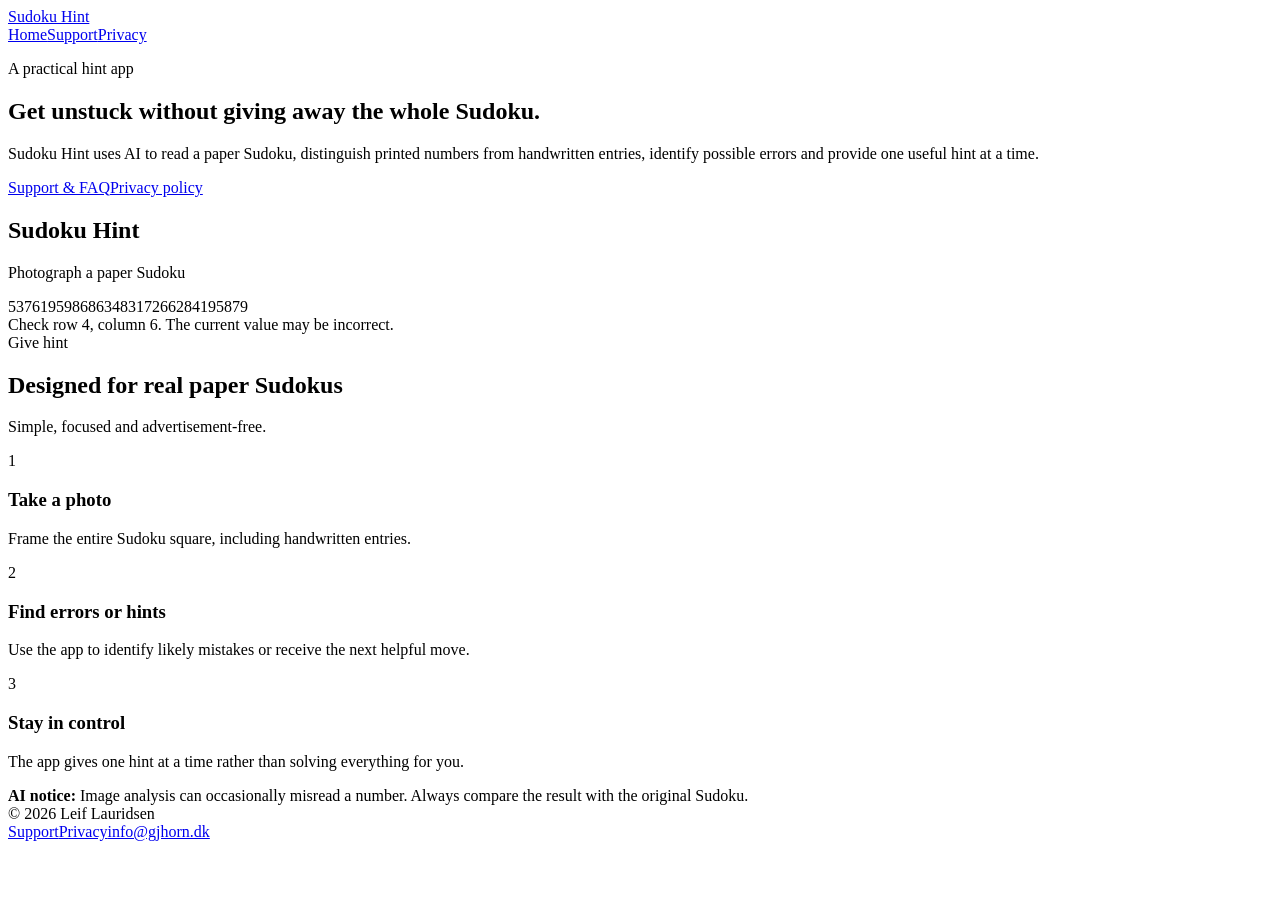
==== index.html @ a6b86058 "Add Sudoku Hint support website" ====
<!doctype html>
<html lang="en">
<head>
  <meta charset="utf-8">
  <meta name="viewport" content="width=device-width, initial-scale=1">
  <meta name="description" content="Sudoku Hint is an advertisement-free iPhone app that gives helpful hints for paper and handwritten Sudokus.">
  <title>Sudoku Hint</title>
  <link rel="stylesheet" href="styles.css">
</head>
<body>
<header class="site-header"><div class="shell nav"><a class="brand" href="index.html"><span class="mark"><i></i><i></i><i></i><i></i><i></i><i></i><i></i><i></i><i></i></span><span>Sudoku Hint</span></a><nav class="nav-links"><a aria-current="page" href="index.html">Home</a><a href="support.html">Support</a><a href="privacy.html">Privacy</a></nav></div></header>
<main>
<section class="shell hero"><div class="hero-copy"><p class="eyebrow">A practical hint app</p><h1>Get unstuck without giving away the whole Sudoku.</h1><p class="lead">Sudoku Hint uses AI to read a paper Sudoku, distinguish printed numbers from handwritten entries, identify possible errors and provide one useful hint at a time.</p><div class="actions"><a class="button" href="support.html">Support & FAQ</a><a class="button secondary" href="privacy.html">Privacy policy</a></div></div><div class="phone"><div class="phone-screen"><h2>Sudoku Hint</h2><p>Photograph a paper Sudoku</p><div class="sudoku" aria-label="Illustrative Sudoku grid"> <span>5</span><span>3</span><span></span><span></span><span>7</span><span></span><span></span><span></span><span></span><span>6</span><span></span><span></span><span>1</span><span>9</span><span>5</span><span></span><span></span><span></span><span></span><span>9</span><span>8</span><span></span><span></span><span></span><span></span><span>6</span><span></span><span>8</span><span></span><span></span><span></span><span>6</span><span></span><span></span><span></span><span>3</span><span>4</span><span></span><span></span><span>8</span><span></span><span>3</span><span></span><span></span><span>1</span><span>7</span><span></span><span></span><span></span><span>2</span><span></span><span></span><span></span><span>6</span><span></span><span>6</span><span></span><span></span><span></span><span></span><span>2</span><span>8</span><span></span><span></span><span></span><span></span><span>4</span><span>1</span><span>9</span><span></span><span></span><span>5</span><span></span><span></span><span></span><span></span><span>8</span><span></span><span></span><span>7</span><span>9</span></div><div class="hint-card">Check row 4, column 6. The current value may be incorrect.</div><div class="mini-button">Give hint</div></div></div></section>
<section class="section alt"><div class="shell"><div class="section-heading"><h2>Designed for real paper Sudokus</h2><p>Simple, focused and advertisement-free.</p></div><div class="grid"><article class="card"><div class="number">1</div><h3>Take a photo</h3><p>Frame the entire Sudoku square, including handwritten entries.</p></article><article class="card"><div class="number">2</div><h3>Find errors or hints</h3><p>Use the app to identify likely mistakes or receive the next helpful move.</p></article><article class="card"><div class="number">3</div><h3>Stay in control</h3><p>The app gives one hint at a time rather than solving everything for you.</p></article></div></div></section>
<section class="section"><div class="shell"><div class="notice"><strong>AI notice:</strong> Image analysis can occasionally misread a number. Always compare the result with the original Sudoku.</div></div></section>
</main>
<footer class="site-footer"><div class="shell footer-row"><span>© 2026 Leif Lauridsen</span><div class="footer-links"><a href="support.html">Support</a><a href="privacy.html">Privacy</a><a href="mailto:info@gjhorn.dk">info@gjhorn.dk</a></div></div></footer>
</body>
</html>
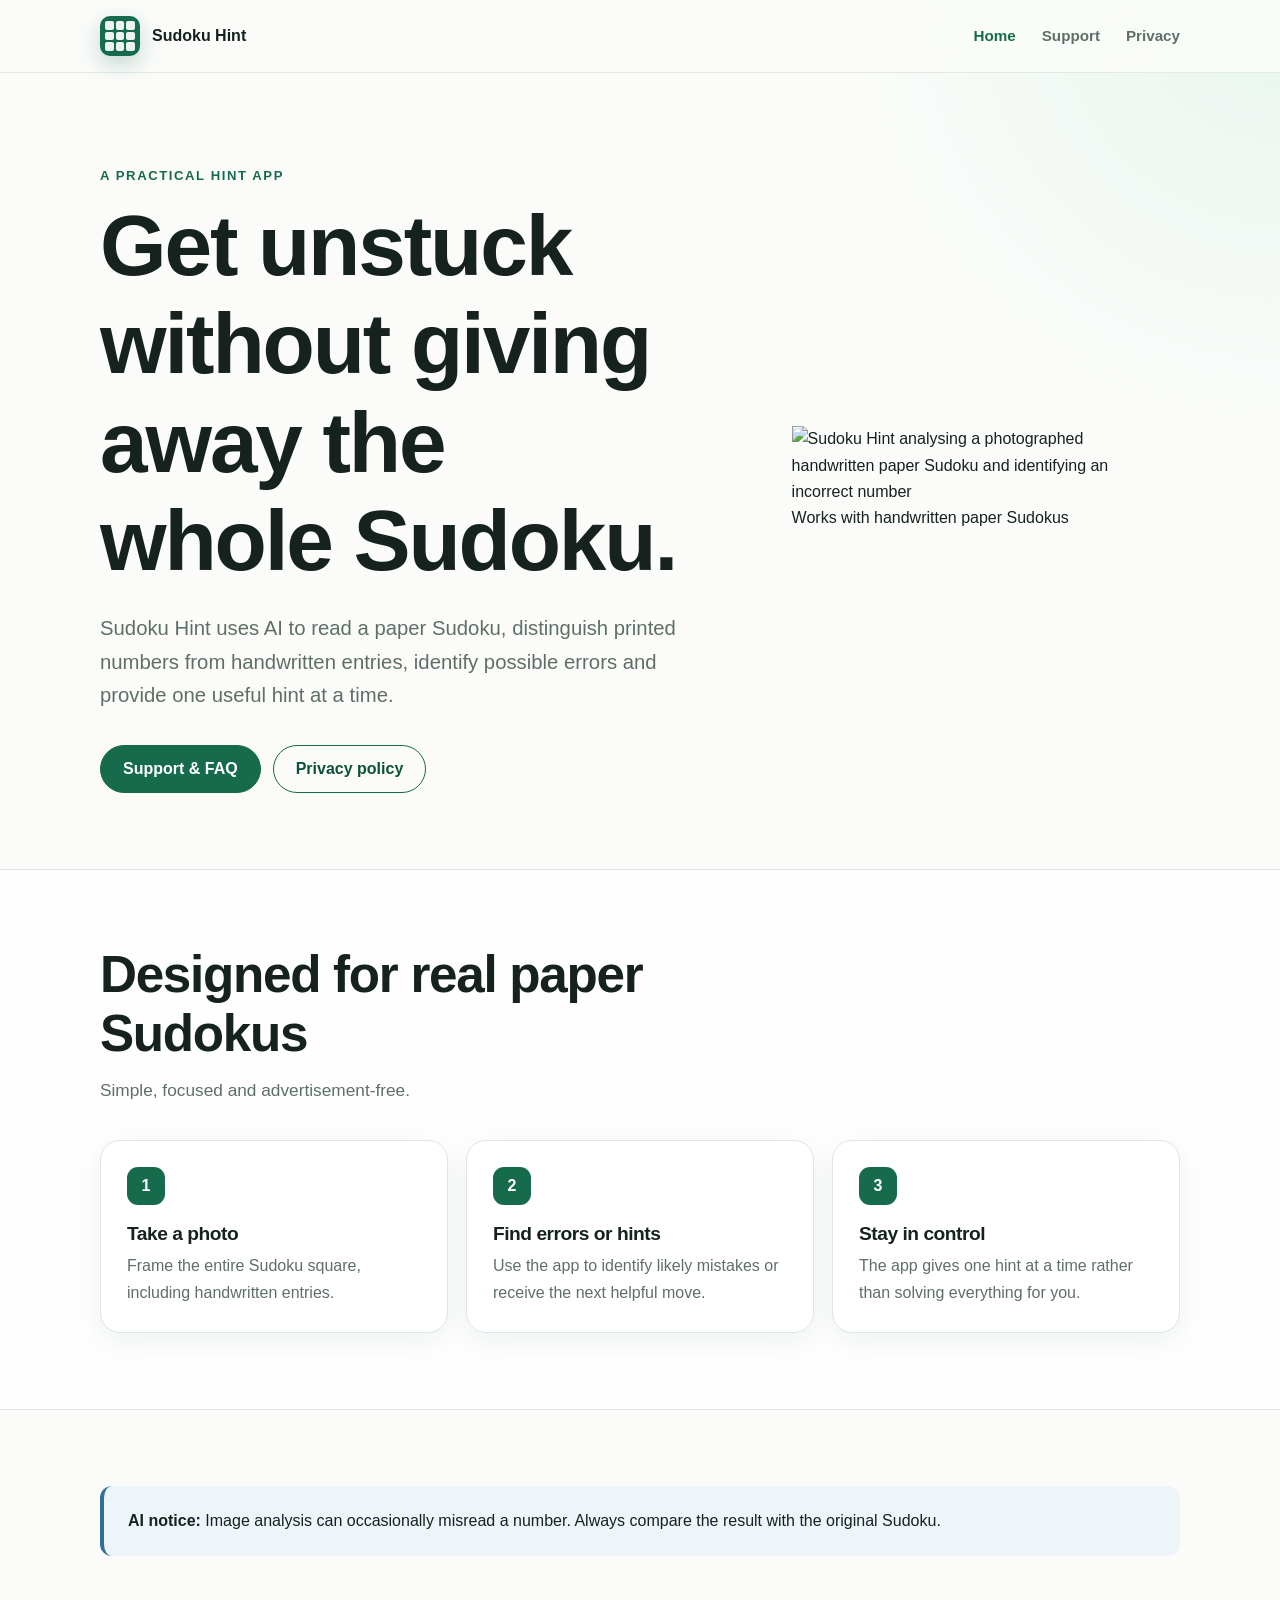
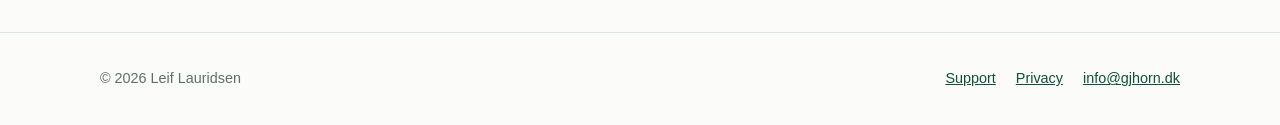
==== commit d63fabf1: "Use real app screenshot on homepage" ====
--- a/index.html
+++ b/index.html
@@ -10,7 +10,18 @@
 <body>
 <header class="site-header"><div class="shell nav"><a class="brand" href="index.html"><span class="mark"><i></i><i></i><i></i><i></i><i></i><i></i><i></i><i></i><i></i></span><span>Sudoku Hint</span></a><nav class="nav-links"><a aria-current="page" href="index.html">Home</a><a href="support.html">Support</a><a href="privacy.html">Privacy</a></nav></div></header>
 <main>
-<section class="shell hero"><div class="hero-copy"><p class="eyebrow">A practical hint app</p><h1>Get unstuck without giving away the whole Sudoku.</h1><p class="lead">Sudoku Hint uses AI to read a paper Sudoku, distinguish printed numbers from handwritten entries, identify possible errors and provide one useful hint at a time.</p><div class="actions"><a class="button" href="support.html">Support & FAQ</a><a class="button secondary" href="privacy.html">Privacy policy</a></div></div><div class="phone"><div class="phone-screen"><h2>Sudoku Hint</h2><p>Photograph a paper Sudoku</p><div class="sudoku" aria-label="Illustrative Sudoku grid"> <span>5</span><span>3</span><span></span><span></span><span>7</span><span></span><span></span><span></span><span></span><span>6</span><span></span><span></span><span>1</span><span>9</span><span>5</span><span></span><span></span><span></span><span></span><span>9</span><span>8</span><span></span><span></span><span></span><span></span><span>6</span><span></span><span>8</span><span></span><span></span><span></span><span>6</span><span></span><span></span><span></span><span>3</span><span>4</span><span></span><span></span><span>8</span><span></span><span>3</span><span></span><span></span><span>1</span><span>7</span><span></span><span></span><span></span><span>2</span><span></span><span></span><span></span><span>6</span><span></span><span>6</span><span></span><span></span><span></span><span></span><span>2</span><span>8</span><span></span><span></span><span></span><span></span><span>4</span><span>1</span><span>9</span><span></span><span></span><span>5</span><span></span><span></span><span></span><span></span><span>8</span><span></span><span></span><span>7</span><span>9</span></div><div class="hint-card">Check row 4, column 6. The current value may be incorrect.</div><div class="mini-button">Give hint</div></div></div></section>
+<section class="shell hero">
+  <div class="hero-copy">
+    <p class="eyebrow">A practical hint app</p>
+    <h1>Get unstuck without giving away the whole Sudoku.</h1>
+    <p class="lead">Sudoku Hint uses AI to read a paper Sudoku, distinguish printed numbers from handwritten entries, identify possible errors and provide one useful hint at a time.</p>
+    <div class="actions"><a class="button" href="support.html">Support & FAQ</a><a class="button secondary" href="privacy.html">Privacy policy</a></div>
+  </div>
+  <figure class="app-shot-wrap">
+    <img class="app-shot" src="app-screenshot.png" alt="Sudoku Hint analysing a photographed handwritten paper Sudoku and identifying an incorrect number">
+    <figcaption>Works with handwritten paper Sudokus</figcaption>
+  </figure>
+</section>
 <section class="section alt"><div class="shell"><div class="section-heading"><h2>Designed for real paper Sudokus</h2><p>Simple, focused and advertisement-free.</p></div><div class="grid"><article class="card"><div class="number">1</div><h3>Take a photo</h3><p>Frame the entire Sudoku square, including handwritten entries.</p></article><article class="card"><div class="number">2</div><h3>Find errors or hints</h3><p>Use the app to identify likely mistakes or receive the next helpful move.</p></article><article class="card"><div class="number">3</div><h3>Stay in control</h3><p>The app gives one hint at a time rather than solving everything for you.</p></article></div></div></section>
 <section class="section"><div class="shell"><div class="notice"><strong>AI notice:</strong> Image analysis can occasionally misread a number. Always compare the result with the original Sudoku.</div></div></section>
 </main>
--- a/styles.css
+++ b/styles.css
@@ -0,0 +1,74 @@
+:root {
+  --ink: #15221d;
+  --muted: #5f6f68;
+  --paper: #fbfcfa;
+  --surface: #ffffff;
+  --line: #dce7e1;
+  --green: #176b4d;
+  --green-dark: #0e5139;
+  --green-soft: #eaf5ef;
+  --blue: #2f6f98;
+  --shadow: 0 18px 50px rgba(31, 69, 52, 0.10);
+}
+* { box-sizing: border-box; }
+html { scroll-behavior: smooth; }
+body { margin:0; color:var(--ink); background:radial-gradient(circle at 100% 0%, #e9f5ef 0, transparent 28rem), var(--paper); font-family:Inter, ui-sans-serif, -apple-system, BlinkMacSystemFont, "Segoe UI", sans-serif; line-height:1.65; }
+a { color:var(--green-dark); }
+.shell { width:min(1080px, calc(100% - 40px)); margin:0 auto; }
+.site-header { position:sticky; z-index:10; top:0; border-bottom:1px solid rgba(220,231,225,.85); background:rgba(251,252,250,.88); backdrop-filter:blur(14px); }
+.nav { min-height:72px; display:flex; align-items:center; justify-content:space-between; gap:24px; }
+.brand { display:inline-flex; align-items:center; gap:12px; color:var(--ink); font-weight:800; text-decoration:none; }
+.mark { width:40px; height:40px; display:grid; grid-template-columns:repeat(3,1fr); gap:2px; padding:5px; border-radius:10px; background:var(--green); box-shadow:0 8px 22px rgba(23,107,77,.25); }
+.mark i { border-radius:2px; background:rgba(255,255,255,.92); }
+.nav-links { display:flex; align-items:center; gap:26px; }
+.nav-links a { color:var(--muted); font-size:.95rem; font-weight:650; text-decoration:none; }
+.nav-links a:hover,.nav-links a[aria-current="page"] { color:var(--green); }
+.hero { display:grid; grid-template-columns:1.15fr .85fr; align-items:center; gap:72px; padding:92px 0 76px; }
+.eyebrow { margin:0 0 10px; color:var(--green); font-size:.82rem; font-weight:800; letter-spacing:.12em; text-transform:uppercase; }
+h1,h2,h3 { line-height:1.15; letter-spacing:-.025em; }
+h1 { max-width:760px; margin:0 0 22px; font-size:clamp(2.6rem,7vw,5.35rem); }
+.page-title { font-size:clamp(2.5rem,6vw,4.4rem); }
+.lead { max-width:690px; margin:0; color:var(--muted); font-size:clamp(1.05rem,2vw,1.27rem); }
+.actions { display:flex; flex-wrap:wrap; gap:12px; margin-top:32px; }
+.button { display:inline-flex; align-items:center; justify-content:center; min-height:48px; padding:0 22px; border:1px solid var(--green); border-radius:999px; color:#fff; background:var(--green); font-weight:750; text-decoration:none; transition:160ms ease; }
+.button:hover { transform:translateY(-1px); background:var(--green-dark); }
+.button.secondary { color:var(--green-dark); background:transparent; }
+.phone { width:min(330px,100%); margin:0 auto; padding:14px; border:1px solid #c8d8cf; border-radius:42px; background:#f3f7f4; box-shadow:var(--shadow); }
+.phone-screen { min-height:540px; padding:30px 22px 26px; overflow:hidden; border-radius:31px; background:#fff; }
+.phone-screen h2 { margin:0; text-align:center; font-size:1.7rem; }
+.phone-screen p { margin:4px 0 18px; color:var(--muted); text-align:center; font-size:.82rem; }
+.sudoku { display:grid; grid-template-columns:repeat(9,1fr); aspect-ratio:1; border:3px solid var(--ink); background:var(--ink); gap:1px; }
+.sudoku span { display:grid; place-items:center; background:#fff; font-size:.72rem; font-weight:700; }
+.sudoku span:nth-child(3n) { box-shadow:inset -1px 0 var(--ink); }
+.sudoku span:nth-child(n+19):nth-child(-n+27),.sudoku span:nth-child(n+46):nth-child(-n+54) { box-shadow:inset 0 -1px var(--ink); }
+.hint-card { margin-top:16px; padding:14px 16px; border:1px solid #cce2d7; border-radius:15px; background:var(--green-soft); color:var(--green-dark); font-size:.88rem; font-weight:700; }
+.mini-button { margin-top:12px; padding:11px 14px; border-radius:11px; color:#fff; background:var(--green); text-align:center; font-size:.88rem; font-weight:750; }
+.section { padding:76px 0; }
+.section.alt { border-block:1px solid var(--line); background:rgba(255,255,255,.68); }
+.section-heading { max-width:700px; margin-bottom:36px; }
+.section-heading h2 { margin:0 0 12px; font-size:clamp(2rem,4vw,3.2rem); }
+.section-heading p { margin:0; color:var(--muted); font-size:1.08rem; }
+.grid { display:grid; grid-template-columns:repeat(3,1fr); gap:18px; }
+.card { padding:26px; border:1px solid var(--line); border-radius:20px; background:var(--surface); box-shadow:0 8px 28px rgba(31,69,52,.06); }
+.card .number { width:38px; height:38px; display:grid; place-items:center; margin-bottom:18px; border-radius:11px; color:#fff; background:var(--green); font-weight:800; }
+.card h3 { margin:0 0 8px; font-size:1.2rem; }
+.card p { margin:0; color:var(--muted); }
+.notice { padding:22px 24px; border-left:4px solid var(--blue); border-radius:12px; background:#edf5fa; }
+.page-hero { padding:76px 0 38px; }
+.content { width:min(780px,100%); padding-bottom:84px; }
+.content h2 { margin:44px 0 12px; font-size:1.65rem; }
+.content h3 { margin:28px 0 8px; }
+.content p,.content li { color:#405149; }
+.content ul { padding-left:22px; }
+.updated { margin-top:14px; color:var(--muted); font-size:.92rem; }
+.faq { border-top:1px solid var(--line); }
+.faq details { border-bottom:1px solid var(--line); }
+.faq summary { padding:22px 36px 22px 0; cursor:pointer; font-size:1.08rem; font-weight:750; }
+.faq details p { margin:-8px 0 22px; }
+.contact-box { margin-top:48px; padding:28px; border-radius:20px; background:var(--green-soft); }
+.contact-box h2 { margin-top:0; }
+.site-footer { padding:34px 0; border-top:1px solid var(--line); color:var(--muted); font-size:.9rem; }
+.footer-row { display:flex; justify-content:space-between; gap:24px; }
+.footer-links { display:flex; gap:20px; }
+@media (max-width:820px) { .hero { grid-template-columns:1fr; gap:52px; padding-top:64px; } .hero-copy { text-align:center; } .hero .lead { margin-inline:auto; } .hero .actions { justify-content:center; } .grid { grid-template-columns:1fr; } }
+@media (max-width:620px) { .shell { width:min(100% - 28px,1080px); } .nav { min-height:64px; } .nav-links { gap:14px; } .nav-links a { font-size:.86rem; } .brand span:last-child { display:none; } .hero { padding-top:52px; } .section { padding:58px 0; } .page-hero { padding-top:56px; } .footer-row { flex-direction:column; } }
